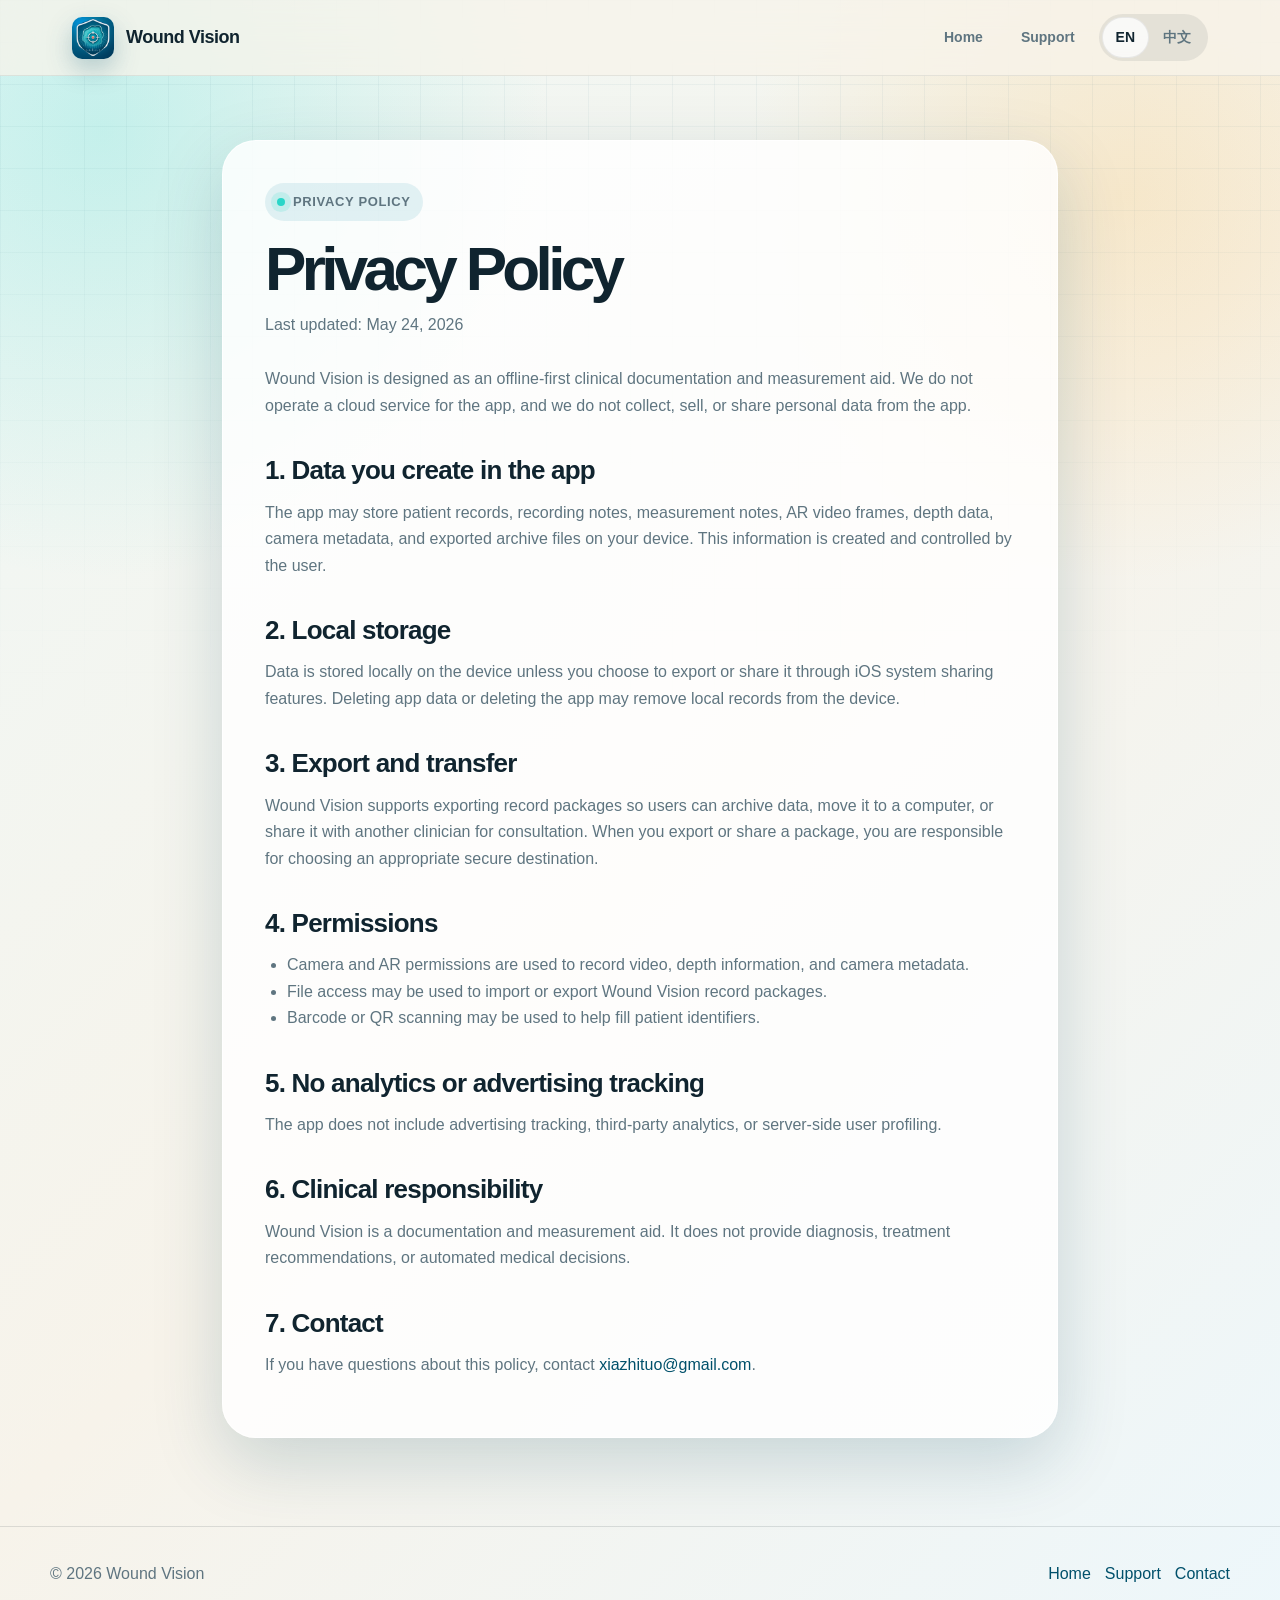
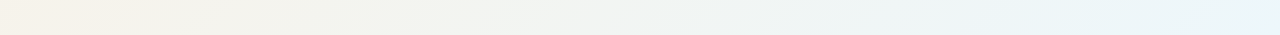
==== privacy.html @ ac369242 "Publish Wound Vision website" ====
<!DOCTYPE html>
<html lang="en">
<head>
    <meta charset="UTF-8">
    <meta name="viewport" content="width=device-width, initial-scale=1.0">
    <title>Privacy Policy - Wound Vision</title>
    <meta name="description" content="Privacy policy for Wound Vision, an offline-first AR wound recording and measurement app.">
    <link rel="stylesheet" href="styles.css">
</head>
<body>
    <header class="site-header">
        <div class="nav">
            <a class="brand" href="index.html">
                <img src="assets/woundtruth2-icon.png" alt="">
                <span>Wound Vision</span>
            </a>
            <div class="nav-links">
                <a class="nav-link" href="index.html">Home</a>
                <a class="nav-link" href="support.html">Support</a>
                <div class="lang-switch" aria-label="Language">
                    <button class="lang-btn active" data-lang-button="en" onclick="setLanguage('en')">EN</button>
                    <button class="lang-btn" data-lang-button="zh" onclick="setLanguage('zh')">中文</button>
                </div>
            </div>
        </div>
    </header>

    <main class="page document">
        <article class="doc-card active" data-lang-panel="en">
            <p class="eyebrow">Privacy policy</p>
            <h1>Privacy Policy</h1>
            <p class="meta">Last updated: May 24, 2026</p>
            <p>Wound Vision is designed as an offline-first clinical documentation and measurement aid. We do not operate a cloud service for the app, and we do not collect, sell, or share personal data from the app.</p>

            <h2>1. Data you create in the app</h2>
            <p>The app may store patient records, recording notes, measurement notes, AR video frames, depth data, camera metadata, and exported archive files on your device. This information is created and controlled by the user.</p>

            <h2>2. Local storage</h2>
            <p>Data is stored locally on the device unless you choose to export or share it through iOS system sharing features. Deleting app data or deleting the app may remove local records from the device.</p>

            <h2>3. Export and transfer</h2>
            <p>Wound Vision supports exporting record packages so users can archive data, move it to a computer, or share it with another clinician for consultation. When you export or share a package, you are responsible for choosing an appropriate secure destination.</p>

            <h2>4. Permissions</h2>
            <ul>
                <li>Camera and AR permissions are used to record video, depth information, and camera metadata.</li>
                <li>File access may be used to import or export Wound Vision record packages.</li>
                <li>Barcode or QR scanning may be used to help fill patient identifiers.</li>
            </ul>

            <h2>5. No analytics or advertising tracking</h2>
            <p>The app does not include advertising tracking, third-party analytics, or server-side user profiling.</p>

            <h2>6. Clinical responsibility</h2>
            <p>Wound Vision is a documentation and measurement aid. It does not provide diagnosis, treatment recommendations, or automated medical decisions.</p>

            <h2>7. Contact</h2>
            <p>If you have questions about this policy, contact <a href="mailto:xiazhituo@gmail.com">xiazhituo@gmail.com</a>.</p>
        </article>

        <article class="doc-card" data-lang-panel="zh">
            <p class="eyebrow">隐私政策</p>
            <h1>隐私政策</h1>
            <p class="meta">最后更新：2026 年 5 月 24 日</p>
            <p>创视迹是一个离线优先的临床记录与测量辅助工具。我们不为本应用运营云端服务，也不会从应用中收集、出售或共享个人数据。</p>

            <h2>1. 你在应用中创建的数据</h2>
            <p>应用可能在设备本地保存患者档案、录像备注、测量备注、AR 录像帧、深度数据、相机元数据和导出的归档文件。这些信息由用户创建并由用户控制。</p>

            <h2>2. 本地存储</h2>
            <p>除非你主动通过 iOS 系统分享功能导出或发送数据，否则数据保存在设备本地。删除应用数据或卸载应用可能会移除设备上的本地记录。</p>

            <h2>3. 导出与传输</h2>
            <p>创视迹支持导出记录数据包，便于归档、转移到电脑，或与其他医生进行会诊共享。当你导出或分享数据包时，需要自行选择合适且安全的保存位置或传输方式。</p>

            <h2>4. 权限使用</h2>
            <ul>
                <li>相机和 AR 权限用于录制视频、深度信息和相机元数据。</li>
                <li>文件访问用于导入或导出创视迹记录数据包。</li>
                <li>条形码或二维码扫描用于辅助填写患者标识。</li>
            </ul>

            <h2>5. 无广告追踪和分析</h2>
            <p>应用不包含广告追踪、第三方统计分析或服务端用户画像。</p>

            <h2>6. 临床责任</h2>
            <p>创视迹是记录和测量辅助工具，不提供诊断、治疗建议或自动化医疗决策。</p>

            <h2>7. 联系方式</h2>
            <p>如对本隐私政策有疑问，请联系 <a href="mailto:xiazhituo@gmail.com">xiazhituo@gmail.com</a>。</p>
        </article>
    </main>

    <footer class="footer">
        <div class="footer-inner">
            <span>© 2026 Wound Vision</span>
            <nav>
                <a href="index.html">Home</a>
                <a href="support.html">Support</a>
                <a href="mailto:xiazhituo@gmail.com">Contact</a>
            </nav>
        </div>
    </footer>

    <script src="script.js"></script>
</body>
</html>
---- styles.css ----
:root {
    --ink: #10242f;
    --muted: #5f7580;
    --paper: #f7f3ea;
    --paper-strong: #fffaf0;
    --teal: #007c9a;
    --teal-deep: #00506b;
    --aqua: #29d6c8;
    --amber: #f5b544;
    --line: rgba(16, 36, 47, 0.12);
    --card: rgba(255, 255, 255, 0.78);
    --shadow: 0 24px 70px rgba(0, 65, 87, 0.18);
    --radius-xl: 34px;
    --radius-lg: 24px;
    --radius-md: 16px;
}

* {
    box-sizing: border-box;
}

html {
    scroll-behavior: smooth;
}

body {
    margin: 0;
    min-height: 100vh;
    font-family: ui-sans-serif, -apple-system, BlinkMacSystemFont, "SF Pro Text", "Segoe UI", sans-serif;
    color: var(--ink);
    background:
        radial-gradient(circle at 8% 8%, rgba(41, 214, 200, 0.22), transparent 28rem),
        radial-gradient(circle at 88% 12%, rgba(245, 181, 68, 0.20), transparent 24rem),
        linear-gradient(135deg, #eff8f7 0%, var(--paper) 52%, #edf7fb 100%);
    line-height: 1.65;
    -webkit-font-smoothing: antialiased;
}

body::before {
    content: "";
    position: fixed;
    inset: 0;
    pointer-events: none;
    z-index: -1;
    background-image:
        linear-gradient(rgba(0, 80, 107, 0.055) 1px, transparent 1px),
        linear-gradient(90deg, rgba(0, 80, 107, 0.055) 1px, transparent 1px);
    background-size: 42px 42px;
    mask-image: linear-gradient(to bottom, rgba(0, 0, 0, 0.88), transparent 82%);
}

a {
    color: var(--teal-deep);
    text-decoration: none;
}

a:hover {
    text-decoration: underline;
}

.site-header {
    position: sticky;
    top: 0;
    z-index: 20;
    border-bottom: 1px solid rgba(16, 36, 47, 0.08);
    background: rgba(247, 243, 234, 0.76);
    backdrop-filter: blur(22px);
    -webkit-backdrop-filter: blur(22px);
}

.nav {
    max-width: 1180px;
    margin: 0 auto;
    padding: 14px 22px;
    display: flex;
    align-items: center;
    justify-content: space-between;
    gap: 18px;
}

.brand {
    display: inline-flex;
    align-items: center;
    gap: 12px;
    font-weight: 850;
    letter-spacing: -0.03em;
    color: var(--ink);
}

.brand img {
    width: 42px;
    height: 42px;
    border-radius: 10px;
    box-shadow: 0 10px 26px rgba(0, 80, 107, 0.26);
}

.brand span {
    font-size: 18px;
}

.nav-links {
    display: flex;
    align-items: center;
    gap: 10px;
    flex-wrap: wrap;
    justify-content: flex-end;
}

.nav-link,
.lang-btn {
    border: 1px solid transparent;
    border-radius: 999px;
    color: var(--muted);
    font: inherit;
    font-size: 14px;
    font-weight: 700;
    padding: 8px 13px;
    background: transparent;
    cursor: pointer;
}

.nav-link:hover,
.lang-btn:hover,
.lang-btn.active {
    color: var(--ink);
    text-decoration: none;
    background: rgba(255, 255, 255, 0.78);
    border-color: rgba(16, 36, 47, 0.08);
}

.lang-switch {
    display: inline-flex;
    padding: 3px;
    border-radius: 999px;
    background: rgba(16, 36, 47, 0.08);
}

.page {
    max-width: 1180px;
    margin: 0 auto;
    padding: 64px 22px 88px;
}

.hero {
    display: grid;
    grid-template-columns: minmax(0, 1.05fr) minmax(310px, 0.95fr);
    gap: 48px;
    align-items: center;
    min-height: calc(100vh - 96px);
}

.eyebrow {
    display: inline-flex;
    align-items: center;
    gap: 8px;
    margin: 0 0 18px;
    padding: 8px 12px;
    border-radius: 999px;
    background: rgba(0, 124, 154, 0.10);
    color: var(--teal-deep);
    font-weight: 800;
    font-size: 13px;
    letter-spacing: 0.05em;
    text-transform: uppercase;
}

.eyebrow::before {
    content: "";
    width: 8px;
    height: 8px;
    border-radius: 999px;
    background: var(--aqua);
    box-shadow: 0 0 0 6px rgba(41, 214, 200, 0.16);
}

h1 {
    margin: 0;
    font-size: clamp(42px, 7vw, 84px);
    line-height: 0.96;
    letter-spacing: -0.075em;
    max-width: 860px;
}

.lead {
    margin: 26px 0 0;
    max-width: 720px;
    color: var(--muted);
    font-size: clamp(18px, 2.2vw, 24px);
}

.actions {
    display: flex;
    gap: 14px;
    flex-wrap: wrap;
    margin-top: 34px;
}

.button {
    display: inline-flex;
    align-items: center;
    justify-content: center;
    min-height: 48px;
    border-radius: 999px;
    padding: 0 22px;
    font-weight: 850;
    border: 1px solid rgba(16, 36, 47, 0.12);
}

.button.primary {
    color: white;
    background: linear-gradient(135deg, var(--teal-deep), var(--teal));
    box-shadow: 0 16px 36px rgba(0, 80, 107, 0.26);
}

.button.secondary {
    color: var(--ink);
    background: rgba(255, 255, 255, 0.72);
}

.button:hover {
    transform: translateY(-1px);
    text-decoration: none;
}

.hero-card {
    position: relative;
    padding: 22px;
    border-radius: 44px;
    background: linear-gradient(145deg, rgba(255, 255, 255, 0.80), rgba(255, 255, 255, 0.42));
    border: 1px solid rgba(255, 255, 255, 0.66);
    box-shadow: var(--shadow);
    overflow: hidden;
}

.hero-card::before {
    content: "";
    position: absolute;
    inset: 18px;
    border-radius: 32px;
    border: 1px solid rgba(255, 255, 255, 0.46);
    pointer-events: none;
}

.app-visual {
    position: relative;
    min-height: 540px;
    border-radius: 32px;
    overflow: hidden;
    background:
        linear-gradient(160deg, rgba(0, 80, 107, 0.92), rgba(0, 124, 154, 0.76)),
        radial-gradient(circle at 54% 36%, rgba(41, 214, 200, 0.70), transparent 16rem);
    color: white;
}

.app-visual::before {
    content: "";
    position: absolute;
    inset: 0;
    background-image:
        linear-gradient(rgba(255, 255, 255, 0.14) 1px, transparent 1px),
        linear-gradient(90deg, rgba(255, 255, 255, 0.14) 1px, transparent 1px);
    background-size: 34px 34px;
    transform: perspective(440px) rotateX(54deg) translateY(96px) scale(1.1);
    transform-origin: center bottom;
    opacity: 0.66;
}

.app-icon-large {
    position: absolute;
    top: 38px;
    left: 34px;
    width: 92px;
    height: 92px;
    border-radius: 22px;
    box-shadow: 0 22px 48px rgba(0, 18, 32, 0.32);
}

.measurement-panel {
    position: absolute;
    left: 34px;
    right: 34px;
    bottom: 34px;
    padding: 22px;
    border-radius: 28px;
    background: rgba(7, 25, 35, 0.58);
    border: 1px solid rgba(255, 255, 255, 0.18);
    backdrop-filter: blur(20px);
}

.measurement-row {
    display: flex;
    align-items: center;
    justify-content: space-between;
    gap: 18px;
    padding: 13px 0;
    border-bottom: 1px solid rgba(255, 255, 255, 0.14);
}

.measurement-row:last-child {
    border-bottom: none;
}

.measurement-row strong {
    font-size: 30px;
    letter-spacing: -0.04em;
}

.measure-tag {
    display: inline-flex;
    border-radius: 999px;
    background: rgba(41, 214, 200, 0.16);
    color: #c9fffb;
    padding: 4px 10px;
    font-size: 12px;
    font-weight: 800;
}

.ruler {
    position: absolute;
    left: 24px;
    bottom: 172px;
    width: calc(100% - 48px);
    height: 78px;
    border-left: 2px solid rgba(255, 255, 255, 0.80);
    border-bottom: 2px solid rgba(255, 255, 255, 0.80);
}

.ruler span {
    position: absolute;
    bottom: -34px;
    color: rgba(255, 255, 255, 0.72);
    font-size: 12px;
    font-weight: 800;
}

.ruler span:nth-child(1) { left: 0; }
.ruler span:nth-child(2) { left: 34%; }
.ruler span:nth-child(3) { left: 68%; }

.section {
    margin-top: 86px;
}

.section-head {
    display: flex;
    align-items: end;
    justify-content: space-between;
    gap: 24px;
    margin-bottom: 28px;
}

h2 {
    margin: 0;
    font-size: clamp(30px, 4.8vw, 54px);
    line-height: 1.02;
    letter-spacing: -0.055em;
}

.section-head p,
.page-lead {
    color: var(--muted);
    max-width: 640px;
    margin: 0;
    font-size: 17px;
}

.grid {
    display: grid;
    grid-template-columns: repeat(3, minmax(0, 1fr));
    gap: 18px;
}

.card {
    border-radius: var(--radius-lg);
    background: var(--card);
    border: 1px solid rgba(255, 255, 255, 0.70);
    box-shadow: 0 18px 52px rgba(0, 80, 107, 0.10);
    padding: 24px;
}

.card h3 {
    margin: 0 0 10px;
    font-size: 20px;
    letter-spacing: -0.02em;
}

.card p {
    margin: 0;
    color: var(--muted);
}

.spec-list {
    display: grid;
    gap: 12px;
}

.spec {
    display: grid;
    grid-template-columns: 190px 1fr;
    gap: 16px;
    padding: 18px 0;
    border-bottom: 1px solid var(--line);
}

.spec:last-child {
    border-bottom: none;
}

.spec strong {
    color: var(--teal-deep);
}

.spec span {
    color: var(--muted);
}

.callout {
    margin-top: 22px;
    padding: 22px;
    border-radius: var(--radius-lg);
    background: linear-gradient(135deg, rgba(0, 124, 154, 0.12), rgba(245, 181, 68, 0.12));
    border: 1px solid rgba(0, 124, 154, 0.16);
    color: var(--ink);
}

.document {
    max-width: 880px;
    margin: 0 auto;
}

.doc-card {
    padding: clamp(24px, 4vw, 42px);
    border-radius: var(--radius-xl);
    background: rgba(255, 255, 255, 0.82);
    border: 1px solid rgba(255, 255, 255, 0.76);
    box-shadow: var(--shadow);
}

.doc-card h1 {
    font-size: clamp(38px, 5vw, 62px);
}

.doc-card h2 {
    margin-top: 38px;
    margin-bottom: 10px;
    font-size: 26px;
    letter-spacing: -0.03em;
}

.doc-card p,
.doc-card li {
    color: var(--muted);
}

.doc-card ul {
    padding-left: 22px;
}

.meta {
    margin: 14px 0 28px;
    color: var(--muted);
}

.two-column {
    display: grid;
    grid-template-columns: 1fr 1fr;
    gap: 20px;
}

.support-item {
    padding: 20px;
    border-radius: var(--radius-md);
    background: rgba(0, 124, 154, 0.08);
    border: 1px solid rgba(0, 124, 154, 0.10);
}

.support-item h3 {
    margin: 0 0 8px;
}

.footer {
    border-top: 1px solid var(--line);
    padding: 34px 22px 48px;
    color: var(--muted);
}

.footer-inner {
    max-width: 1180px;
    margin: 0 auto;
    display: flex;
    justify-content: space-between;
    gap: 18px;
    flex-wrap: wrap;
}

.footer nav {
    display: flex;
    gap: 14px;
    flex-wrap: wrap;
}

[data-lang-panel] {
    display: none;
}

[data-lang-panel].active {
    display: block;
}

@media (max-width: 880px) {
    .hero,
    .two-column {
        grid-template-columns: 1fr;
    }

    .hero {
        min-height: auto;
    }

    .grid {
        grid-template-columns: 1fr;
    }

    .section-head {
        align-items: start;
        flex-direction: column;
    }

    .spec {
        grid-template-columns: 1fr;
        gap: 4px;
    }
}

@media (max-width: 640px) {
    .nav {
        align-items: flex-start;
        flex-direction: column;
    }

    .nav-links {
        justify-content: flex-start;
    }

    .page {
        padding-top: 38px;
    }

    .app-visual {
        min-height: 460px;
    }

    .measurement-panel {
        left: 20px;
        right: 20px;
        bottom: 22px;
    }
}
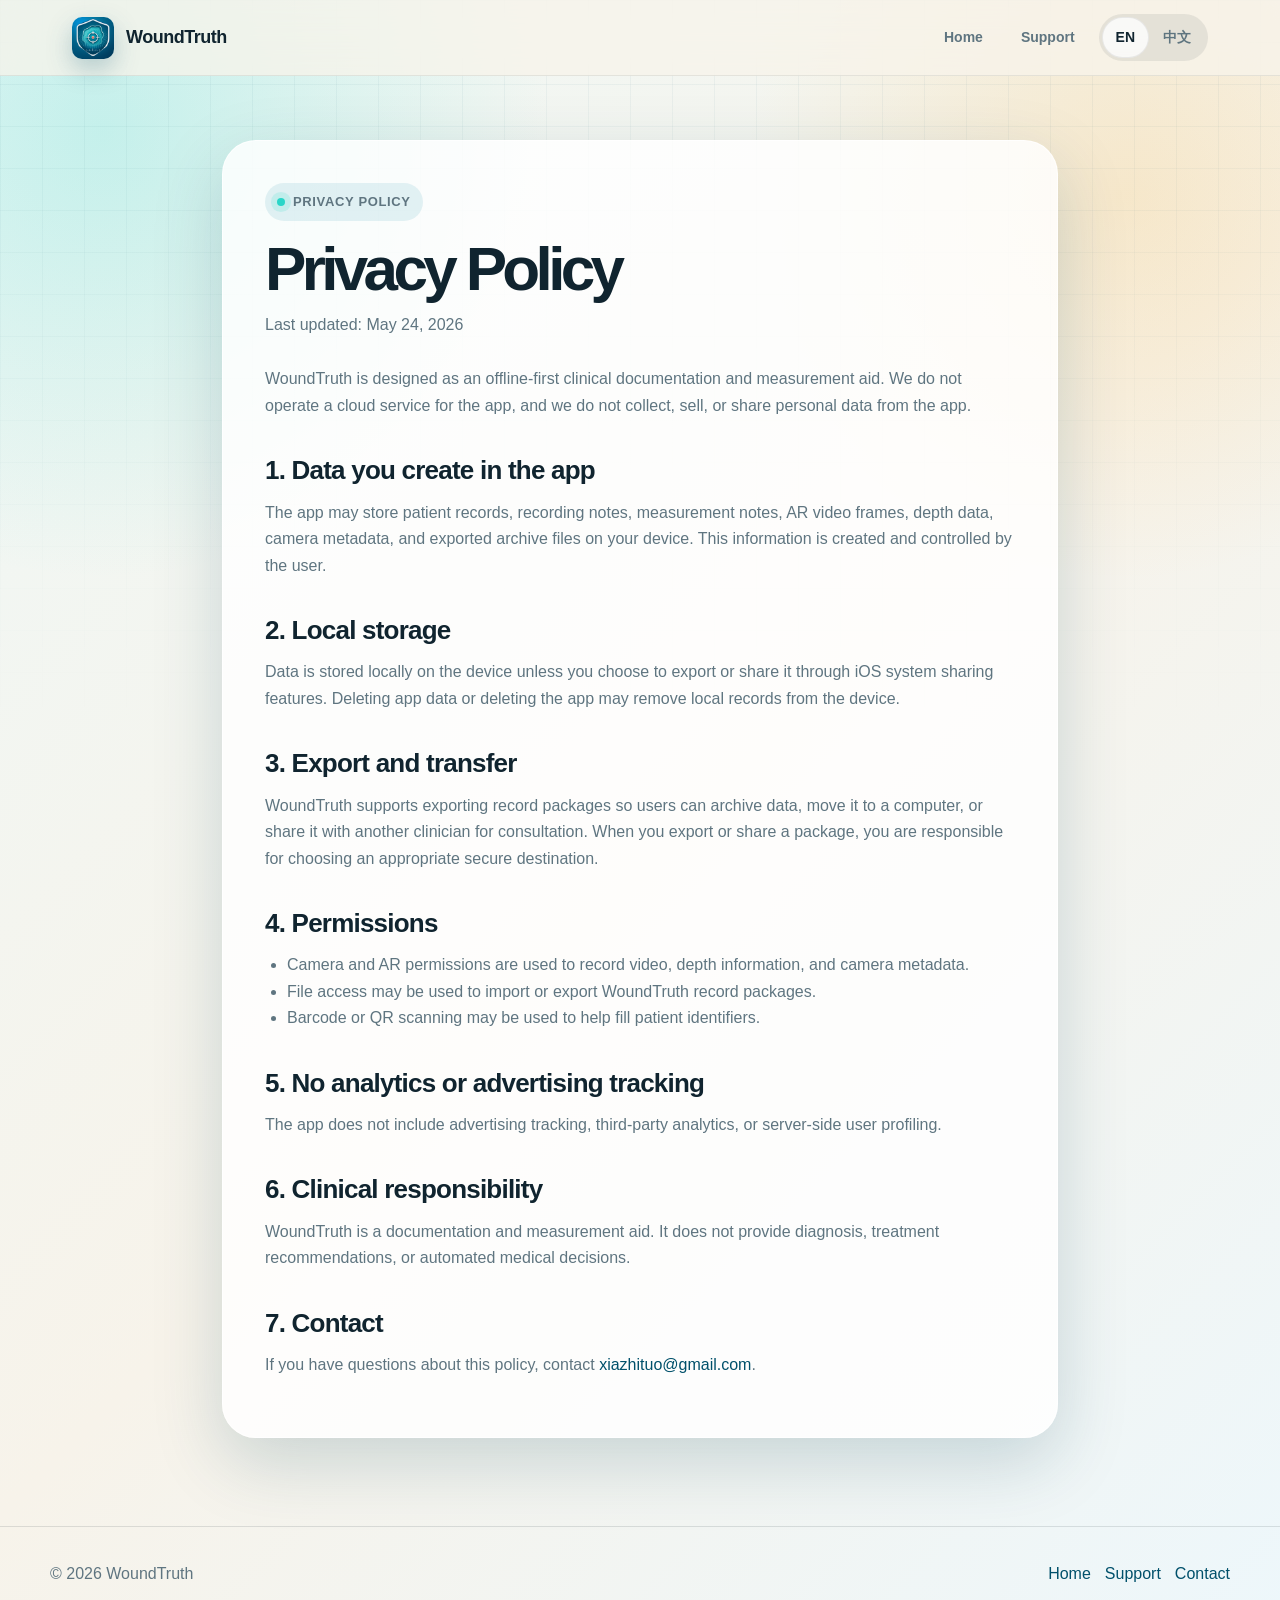
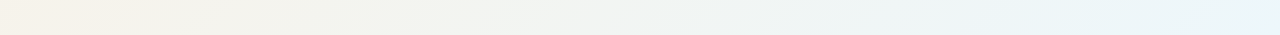
==== commit 3798fad7: "Restore WoundTruth website branding" ====
--- a/privacy.html
+++ b/privacy.html
@@ -3,8 +3,8 @@
 <head>
     <meta charset="UTF-8">
     <meta name="viewport" content="width=device-width, initial-scale=1.0">
-    <title>Privacy Policy - Wound Vision</title>
-    <meta name="description" content="Privacy policy for Wound Vision, an offline-first AR wound recording and measurement app.">
+    <title>Privacy Policy - WoundTruth</title>
+    <meta name="description" content="Privacy policy for WoundTruth, an offline-first AR wound recording and measurement app.">
     <link rel="stylesheet" href="styles.css">
 </head>
 <body>
@@ -12,7 +12,7 @@
         <div class="nav">
             <a class="brand" href="index.html">
                 <img src="assets/woundtruth2-icon.png" alt="">
-                <span>Wound Vision</span>
+                <span data-brand-name>WoundTruth</span>
             </a>
             <div class="nav-links">
                 <a class="nav-link" href="index.html">Home</a>
@@ -30,7 +30,7 @@
             <p class="eyebrow">Privacy policy</p>
             <h1>Privacy Policy</h1>
             <p class="meta">Last updated: May 24, 2026</p>
-            <p>Wound Vision is designed as an offline-first clinical documentation and measurement aid. We do not operate a cloud service for the app, and we do not collect, sell, or share personal data from the app.</p>
+            <p>WoundTruth is designed as an offline-first clinical documentation and measurement aid. We do not operate a cloud service for the app, and we do not collect, sell, or share personal data from the app.</p>
 
             <h2>1. Data you create in the app</h2>
             <p>The app may store patient records, recording notes, measurement notes, AR video frames, depth data, camera metadata, and exported archive files on your device. This information is created and controlled by the user.</p>
@@ -39,12 +39,12 @@
             <p>Data is stored locally on the device unless you choose to export or share it through iOS system sharing features. Deleting app data or deleting the app may remove local records from the device.</p>
 
             <h2>3. Export and transfer</h2>
-            <p>Wound Vision supports exporting record packages so users can archive data, move it to a computer, or share it with another clinician for consultation. When you export or share a package, you are responsible for choosing an appropriate secure destination.</p>
+            <p>WoundTruth supports exporting record packages so users can archive data, move it to a computer, or share it with another clinician for consultation. When you export or share a package, you are responsible for choosing an appropriate secure destination.</p>
 
             <h2>4. Permissions</h2>
             <ul>
                 <li>Camera and AR permissions are used to record video, depth information, and camera metadata.</li>
-                <li>File access may be used to import or export Wound Vision record packages.</li>
+                <li>File access may be used to import or export WoundTruth record packages.</li>
                 <li>Barcode or QR scanning may be used to help fill patient identifiers.</li>
             </ul>
 
@@ -52,7 +52,7 @@
             <p>The app does not include advertising tracking, third-party analytics, or server-side user profiling.</p>
 
             <h2>6. Clinical responsibility</h2>
-            <p>Wound Vision is a documentation and measurement aid. It does not provide diagnosis, treatment recommendations, or automated medical decisions.</p>
+            <p>WoundTruth is a documentation and measurement aid. It does not provide diagnosis, treatment recommendations, or automated medical decisions.</p>
 
             <h2>7. Contact</h2>
             <p>If you have questions about this policy, contact <a href="mailto:xiazhituo@gmail.com">xiazhituo@gmail.com</a>.</p>
@@ -93,7 +93,7 @@
 
     <footer class="footer">
         <div class="footer-inner">
-            <span>© 2026 Wound Vision</span>
+            <span>© 2026 WoundTruth</span>
             <nav>
                 <a href="index.html">Home</a>
                 <a href="support.html">Support</a>
